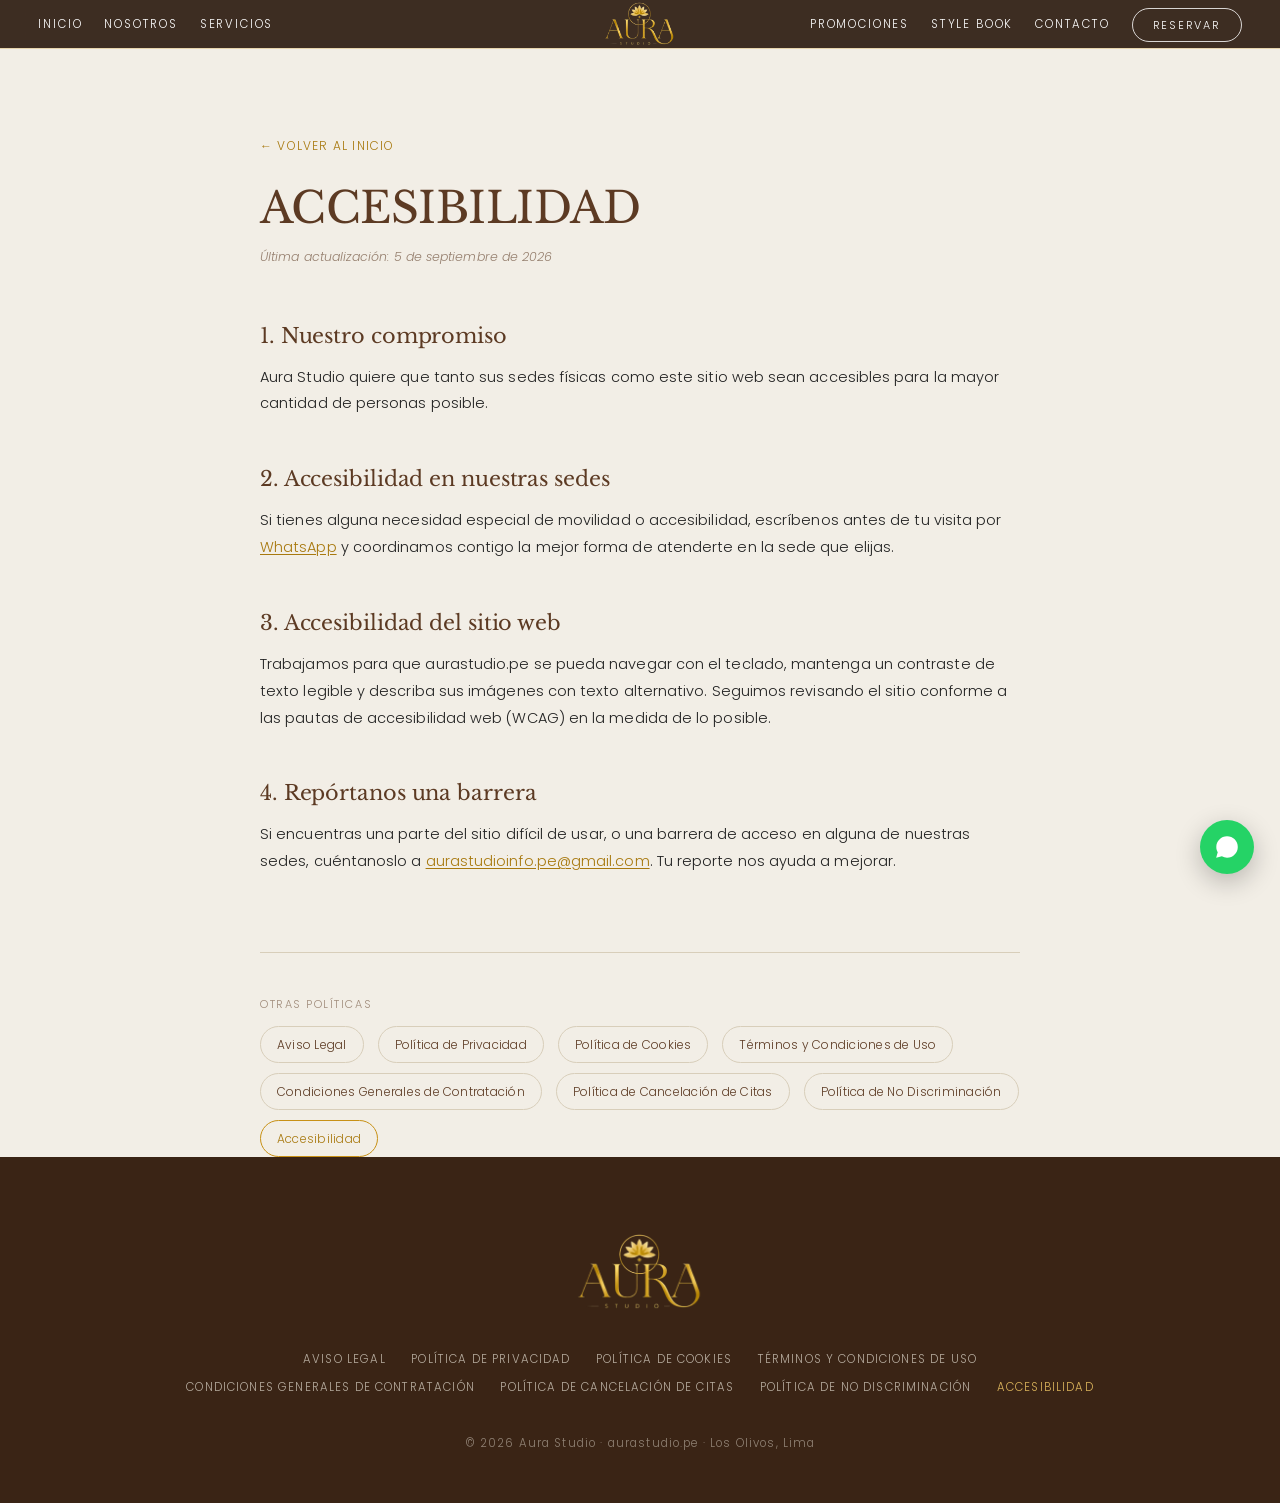
==== accesibilidad.html @ 4b039197 "Crear las páginas legales del footer Los ocho enlaces del footer (Aviso Legal, Privacidad, Cookies, " ====
<!DOCTYPE html>
<html lang="es">
<head>
<meta charset="UTF-8">
<meta name="viewport" content="width=device-width, initial-scale=1">
<title>Accesibilidad | Aura Studio</title>
<meta name="description" content="El compromiso de Aura Studio con la accesibilidad física y digital, y cómo reportarnos una barrera.">
<link rel="preconnect" href="https://fonts.googleapis.com">
<link rel="preconnect" href="https://fonts.gstatic.com" crossorigin>
<link href="https://fonts.googleapis.com/css2?family=Libre+Baskerville:ital,wght@0,400;0,700;1,400&family=Poppins:wght@200;300;400;500&display=swap" rel="stylesheet">
<link rel="stylesheet" href="assets/css/style.css">
<link rel="stylesheet" href="assets/css/legal.css">
</head>
<body>

<header class="site-header scrolled" id="site-header">
  <div class="header-inner">
    <nav class="nav nav-left">
      <a href="index.html#inicio">Inicio</a>
      <a href="index.html#nosotros">Nosotros</a>
      <a href="index.html#servicios">Servicios</a>
    </nav>

    <a class="brand" href="index.html" aria-label="Aura Studio">
      <img src="assets/img/logo.webp" alt="Aura Studio">
    </a>

    <nav class="nav nav-right">
      <a href="index.html#promociones">Promociones</a>
      <a href="index.html#stylebook">Style Book</a>
      <a href="index.html#contacto">Contacto</a>
      <span class="header-cta"><a href="index.html#reservar">Reservar</a></span>
    </nav>

    <button class="burger" id="burger" aria-label="Menú" aria-expanded="false">
      <span></span><span></span><span></span>
    </button>
  </div>

  <div class="mobile-menu" id="mobile-menu">
    <a href="index.html#inicio">Inicio</a>
    <a href="index.html#nosotros">Nosotros</a>
    <a href="index.html#servicios">Servicios</a>
    <a href="index.html#promociones">Promociones</a>
    <a href="index.html#stylebook">Style Book</a>
    <a href="index.html#contacto">Contacto</a>
    <span class="header-cta"><a href="index.html#reservar">Reservar Cita</a></span>
  </div>
</header>

<main class="legal-page">
  <div class="legal-hero">
    <a class="legal-back" href="index.html">&larr; Volver al inicio</a>
    <h1>Accesibilidad</h1>
    <p class="legal-updated">Última actualización: 5 de septiembre de 2026</p>
  </div>

  <div class="legal-content">

    <section>
      <h2>1. Nuestro compromiso</h2>
      <p>Aura Studio quiere que tanto sus sedes físicas como este sitio web
      sean accesibles para la mayor cantidad de personas posible.</p>
    </section>

    <section>
      <h2>2. Accesibilidad en nuestras sedes</h2>
      <p>Si tienes alguna necesidad especial de movilidad o accesibilidad,
      escríbenos antes de tu visita por
      <a href="https://wa.me/51934641018">WhatsApp</a> y coordinamos contigo
      la mejor forma de atenderte en la sede que elijas.</p>
    </section>

    <section>
      <h2>3. Accesibilidad del sitio web</h2>
      <p>Trabajamos para que aurastudio.pe se pueda navegar con el teclado,
      mantenga un contraste de texto legible y describa sus imágenes con
      texto alternativo. Seguimos revisando el sitio conforme a las pautas
      de accesibilidad web (WCAG) en la medida de lo posible.</p>
    </section>

    <section>
      <h2>4. Repórtanos una barrera</h2>
      <p>Si encuentras una parte del sitio difícil de usar, o una barrera de
      acceso en alguna de nuestras sedes, cuéntanoslo a
      <a href="mailto:aurastudioinfo.pe@gmail.com">aurastudioinfo.pe@gmail.com</a>.
      Tu reporte nos ayuda a mejorar.</p>
    </section>

  </div>

  <nav class="legal-crosslinks" aria-label="Otras políticas">
    <span class="legal-crosslinks-label">Otras políticas</span>
    <a href="aviso-legal.html">Aviso Legal</a>
    <a href="privacidad.html">Política de Privacidad</a>
    <a href="cookies.html">Política de Cookies</a>
    <a href="terminos.html">Términos y Condiciones de Uso</a>
    <a href="contratacion.html">Condiciones Generales de Contratación</a>
    <a href="cancelacion.html">Política de Cancelación de Citas</a>
    <a href="no-discriminacion.html">Política de No Discriminación</a>
    <a href="accesibilidad.html" aria-current="page">Accesibilidad</a>
  </nav>
</main>

<footer class="site-footer">
  <img class="footer-logo" src="assets/img/logo.webp" alt="Aura Studio">
  <nav class="footer-legal">
    <a href="aviso-legal.html">Aviso Legal</a>
    <a href="privacidad.html">Política de Privacidad</a>
    <a href="cookies.html">Política de Cookies</a>
    <a href="terminos.html">Términos y Condiciones de Uso</a>
    <a href="contratacion.html">Condiciones Generales de Contratación</a>
    <a href="cancelacion.html">Política de Cancelación de Citas</a>
    <a href="no-discriminacion.html">Política de No Discriminación</a>
    <a href="accesibilidad.html" aria-current="page">Accesibilidad</a>
  </nav>
  <p class="copy">© <span id="year"></span> Aura Studio · aurastudio.pe · Los Olivos, Lima</p>
</footer>

<a class="wa-float" href="https://wa.me/51934641018?text=Hola%2C%20vengo%20de%20la%20web%20y%20quisiera%20saber%20m%C3%A1s" target="_blank" rel="noopener" aria-label="Escríbenos por WhatsApp">
  <svg viewBox="0 0 24 24" width="26" height="26" fill="currentColor"><path d="M17.47 14.38c-.3-.15-1.76-.87-2.03-.97-.27-.1-.47-.15-.67.15-.2.3-.77.97-.94 1.17-.17.2-.35.22-.65.07-.3-.15-1.26-.46-2.4-1.48-.89-.79-1.49-1.76-1.66-2.06-.17-.3-.02-.46.13-.61.14-.13.3-.35.45-.52.15-.17.2-.3.3-.5.1-.2.05-.37-.02-.52-.08-.15-.67-1.61-.92-2.2-.24-.58-.49-.5-.67-.51h-.57c-.2 0-.52.07-.79.37-.27.3-1.04 1.02-1.04 2.48s1.06 2.88 1.21 3.08c.15.2 2.1 3.2 5.08 4.49.71.3 1.26.49 1.69.63.71.22 1.36.19 1.87.12.57-.09 1.76-.72 2.01-1.41.25-.7.25-1.29.17-1.42-.07-.13-.27-.2-.57-.35zM12.04 2C6.58 2 2.13 6.45 2.13 11.91c0 1.75.46 3.45 1.32 4.95L2 22l5.27-1.38a9.87 9.87 0 0 0 4.77 1.22h.01c5.46 0 9.91-4.45 9.91-9.91 0-2.65-1.03-5.14-2.9-7.01A9.82 9.82 0 0 0 12.04 2z"/></svg>
</a>

<script>
  document.getElementById('year').textContent = new Date().getFullYear();
  var header = document.getElementById('site-header');
  var burger = document.getElementById('burger');
  function closeMenu(){ header.classList.remove('open'); burger.setAttribute('aria-expanded','false'); }
  if (burger) {
    burger.addEventListener('click', function () {
      var open = header.classList.toggle('open');
      burger.setAttribute('aria-expanded', open ? 'true' : 'false');
    });
  }
  document.querySelectorAll('.mobile-menu a, .nav a').forEach(function (a) {
    a.addEventListener('click', closeMenu);
  });
</script>
</body>
</html>
---- assets/css/style.css ----
/* ==========================================================================
   AURA STUDIO — aurastudio.pe
   Home replicando la estructura y los efectos de venetianspa.ca
   (GSAP + ScrollTrigger + SplitType + Lenis + Swiper)
   con la identidad, contenidos e imágenes de Aura Studio.
   ========================================================================== */

/* ---------- Tokens ---------- */
:root{
  --gold:#C89116;          /* dorado de marca Aura */
  --gold-deep:#A8790F;
  --gold-soft:#DCB55C;
  --brown:#5C3A23;         /* marrón de marca Aura */
  --brown-deep:#3A2415;
  --cream:#E7E2D5;         /* crema de marca Aura */
  --cream-2:#F2EEE6;
  --taupe:#D8CEBA;
  --ink:#222222;
  --white:#ffffff;

  --serif:'Libre Baskerville', 'Times New Roman', Georgia, serif;
  --sans:'Poppins', -apple-system, BlinkMacSystemFont, 'Segoe UI', Roboto, sans-serif;

  --shell:min(1320px, 92vw);
  --ease:cubic-bezier(.22,.61,.36,1);
}

/* ---------- Reset ---------- */
*,*::before,*::after{box-sizing:border-box;}
html{-webkit-text-size-adjust:100%;}
body{
  margin:0;
  background:var(--cream-2);
  color:var(--ink);
  font-family:var(--sans);
  font-size:15px;
  font-weight:300;
  line-height:1.75;
  letter-spacing:.005em;
  overflow-x:hidden;
}
img,video,iframe{display:block;max-width:100%;}
a{color:inherit;text-decoration:none;}
h1,h2,h3,h4{margin:0;font-weight:400;}
p{margin:0;}
button{font:inherit;color:inherit;background:none;border:0;cursor:pointer;}

/* Lenis */
html.lenis,html.lenis body{height:auto;}
.lenis.lenis-smooth{scroll-behavior:auto !important;}
.lenis.lenis-stopped{overflow:hidden;}

/* SplitType: los chars/words necesitan inline-block para animar en Y */
.char,.word{display:inline-block;will-change:transform,opacity;}
.line{display:block;}

/* ---------- Tipografía display ---------- */
.display{font-family:var(--serif);font-weight:400;text-transform:uppercase;}

/* ---------- Botones ---------- */
.btn{
  display:inline-block;
  font-family:var(--serif);
  font-size:clamp(12px,1vw,15px);
  letter-spacing:.1em;
  text-transform:uppercase;
  line-height:1.3;
  padding:14px 34px;
  border-radius:30px;
  border:1px solid currentColor;
  transition:background .45s var(--ease), color .45s var(--ease), border-color .45s var(--ease);
}
.btn-ghost{color:var(--white);border-color:rgba(255,255,255,.85);}
.btn-ghost:hover{background:var(--white);color:var(--brown-deep);}
.btn-solid{color:var(--brown);border-color:var(--gold);}
.btn-solid:hover{background:var(--gold);border-color:var(--gold);color:var(--white);}

/* ==========================================================================
   HEADER
   ========================================================================== */
.site-header{
  position:fixed;top:0;left:0;right:0;z-index:60;
  padding:16px clamp(18px,3vw,48px);
  transition:background .5s var(--ease), padding .5s var(--ease), box-shadow .5s var(--ease);
}
.site-header.scrolled{
  background:rgba(46,29,18,.92);
  backdrop-filter:blur(12px);
  -webkit-backdrop-filter:blur(12px);
  padding-top:8px;padding-bottom:8px;
  box-shadow:0 1px 0 rgba(200,145,22,.28);
}
.header-inner{
  position:relative;
  display:flex;align-items:center;justify-content:space-between;gap:clamp(12px,2vw,40px);
}
.nav{display:flex;align-items:center;gap:clamp(12px,1.7vw,30px);}
.nav a{
  font-size:11.5px;letter-spacing:.16em;text-transform:uppercase;color:var(--white);
  font-weight:300;position:relative;padding:6px 0;white-space:nowrap;
}
.nav a::after{
  content:'';position:absolute;left:0;bottom:0;height:1px;width:0;background:var(--gold-soft);
  transition:width .4s var(--ease);
}
.nav a:hover::after{width:100%;}
/* Centrado real en el eje del header, independiente de que nav-left y
   nav-right tengan distinto ancho (space-between por sí solo no lo logra). */
.brand{
  position:absolute;left:50%;top:50%;transform:translate(-50%,-50%);
  flex:none;
}
.brand img{height:clamp(44px,4.6vw,66px);width:auto;}
.site-header.scrolled .brand img{height:clamp(36px,3.4vw,48px);transition:height .5s var(--ease);}

.header-cta a{
  border:1px solid rgba(255,255,255,.8);border-radius:30px;
  padding:8px 20px;font-size:11px;letter-spacing:.16em;text-transform:uppercase;color:var(--white);
  transition:background .4s var(--ease), color .4s var(--ease);
}
.header-cta a:hover{background:var(--white);color:var(--brown-deep);}
.header-cta a::after{display:none;}

.burger{display:none;flex-direction:column;gap:5px;padding:8px;}
.burger span{display:block;width:24px;height:1.5px;background:var(--white);transition:transform .4s var(--ease),opacity .3s;}
.burger[aria-expanded="true"] span:nth-child(1){transform:translateY(6.5px) rotate(45deg);}
.burger[aria-expanded="true"] span:nth-child(2){opacity:0;}
.burger[aria-expanded="true"] span:nth-child(3){transform:translateY(-6.5px) rotate(-45deg);}

.mobile-menu{
  display:none;flex-direction:column;gap:6px;
  padding:22px 6px 10px;
}
.mobile-menu a{
  font-size:13px;letter-spacing:.16em;text-transform:uppercase;color:var(--white);padding:9px 0;
  border-bottom:1px solid rgba(255,255,255,.12);
}
.mobile-menu .header-cta{margin-top:14px;}
.mobile-menu .header-cta a{border-bottom:1px solid rgba(255,255,255,.8);display:inline-block;}

/* ==========================================================================
   1. HERO — persiana veneciana (blinds) al hacer scroll
   ========================================================================== */
.home-hero-container{
  position:relative;overflow:hidden;
  background:var(--gold);
  min-height:100svh;
  padding:clamp(170px,32vh,500px) 0 clamp(200px,42vh,700px);
  display:flex;flex-direction:column;align-items:center;justify-content:center;
}
.hero-media{position:absolute;inset:0;width:100%;height:100%;object-fit:cover;z-index:0;}
.hero-scrim{
  position:absolute;inset:0;z-index:1;
  background:linear-gradient(180deg,rgba(28,17,9,.55) 0%,rgba(28,17,9,.2) 42%,rgba(28,17,9,.6) 100%);
}
.home-hero-cover{
  position:absolute;inset:0;z-index:2;pointer-events:none;
  /* sin perspective: rotateY(-90deg) deja las laminas completamente planas
     (invisibles) igual que en la referencia */
}
.blind-strip-v{backface-visibility:hidden;}
.hero-inner{
  position:relative;z-index:3;width:var(--shell);margin-inline:auto;text-align:center;
}
.hero-heading h1{
  font-family:var(--serif);color:var(--white);text-transform:uppercase;
  font-size:clamp(2.05rem,5.4vw,4.5rem);
  line-height:1.1;letter-spacing:-.012em;
  text-shadow:0 2px 30px rgba(0,0,0,.35);
}
.hero-heading .t-desk{display:block;}
.hero-heading .t-mob{display:none;}
.hero-button{margin-top:clamp(28px,3.4vw,46px);}

/* ==========================================================================
   2. NOSOTROS — sección con radio superior animado + imagen en arco
   ========================================================================== */
.radius-section{
  position:relative;overflow:hidden;
  margin-top:-1px;
  background:url('../img/hero-bg.webp') center/cover no-repeat;
  padding:clamp(80px,11vw,160px) 0 clamp(80px,11vw,150px);
  border-top-left-radius:0;border-top-right-radius:0;
}
.radius-section::before{
  content:'';position:absolute;inset:0;
  background:linear-gradient(180deg,rgba(255,255,255,.62),rgba(255,255,255,.8));
}
.radius-inner{position:relative;z-index:2;width:var(--shell);margin-inline:auto;text-align:center;}

.radius-sub-heading h3{
  font-family:var(--serif);color:var(--gold-deep);
  font-size:clamp(.92rem,1.6vw,1.35rem);letter-spacing:.02em;line-height:1.4;
}
.radius-heading{margin-top:clamp(12px,1.6vw,22px);}
.radius-heading h2{
  font-family:var(--serif);color:var(--brown);text-transform:uppercase;
  font-size:clamp(1.75rem,4.2vw,3.4rem);line-height:1.12;letter-spacing:-.01em;
}

.radius-img-container{
  display:flex;align-items:center;justify-content:center;
  gap:clamp(18px,4vw,58px);
  margin:clamp(38px,5.5vw,70px) auto clamp(30px,4vw,50px);
}
.general-reveal-img{
  width:min(365px,68vw);height:min(500px,93vw);
  border-radius:450px 450px 0 0;overflow:hidden;flex:0 0 auto;
}
.general-reveal-img img{width:100%;height:100%;object-fit:cover;}
.deco-line{
  flex:1 1 auto;max-width:200px;height:1px;background:var(--gold);opacity:.55;position:relative;
}
.deco-line::after{
  content:'';position:absolute;top:50%;left:50%;width:7px;height:7px;
  transform:translate(-50%,-50%) rotate(45deg);background:var(--gold);
}

.radius-p{margin-inline:auto;max-width:640px;}
.radius-p p{color:var(--brown);font-size:clamp(14px,1.1vw,15.5px);line-height:1.8;}
.radius-button{margin-top:clamp(26px,3.2vw,42px);}

/* ==========================================================================
   3. SERVICIOS — carrusel
   ========================================================================== */
.services-section{
  background:var(--cream);
  padding:clamp(78px,9.5vw,140px) 0 clamp(80px,10vw,150px);
  text-align:center;
}
.section-head{width:var(--shell);margin:0 auto clamp(38px,5vw,64px);}
.home-carousel-h2 h2{
  font-family:var(--serif);color:var(--brown);text-transform:uppercase;
  font-size:clamp(1.65rem,3.9vw,3.15rem);line-height:1.14;letter-spacing:-.012em;
}
.home-carousel-h3{margin-top:14px;}
.home-carousel-h3 h3{
  font-family:var(--serif);color:var(--gold-deep);font-style:italic;
  font-size:clamp(.9rem,1.5vw,1.25rem);line-height:1.5;font-weight:400;
}

.home-carousel{width:var(--shell);margin-inline:auto;position:relative;}
.home-carousel .swiper{overflow:hidden;}
.carousel-container{
  position:relative;overflow:hidden;
  height:min(545px,68vh);min-height:400px;
  padding:30px;
  display:flex;align-items:flex-end;
  background-size:cover;background-position:center;
}
.carousel-container::after{
  content:'';position:absolute;inset:0;
  background:linear-gradient(180deg,rgba(35,22,11,0) 30%,rgba(35,22,11,.32) 55%,rgba(35,22,11,.78) 100%);
}
.carousel-heading{position:relative;z-index:2;text-align:left;}
.carousel-heading h2{
  font-family:var(--serif);color:var(--white);text-transform:uppercase;
  font-size:clamp(1.35rem,2.4vw,2.3rem);line-height:1.08;letter-spacing:-.015em;
}
.carousel-nav{display:flex;justify-content:center;gap:14px;margin-top:clamp(24px,3vw,38px);}
.carousel-nav button{
  width:44px;height:44px;border-radius:50%;border:1px solid var(--gold);color:var(--brown);
  display:grid;place-items:center;font-size:15px;
  transition:background .4s var(--ease),color .4s var(--ease);
}
.carousel-nav button:hover{background:var(--gold);color:var(--white);}
.services-section .general-button{margin-top:clamp(30px,3.6vw,48px);}

/* ==========================================================================
   4. PROMOCIONES Y VALES DE REGALO
   ========================================================================== */
.promos-section{
  background:var(--cream-2);
  padding:clamp(78px,9.5vw,140px) 0 clamp(80px,10vw,145px);
  text-align:center;
}
.promos-h2 h2{
  font-family:var(--serif);color:var(--brown);text-transform:uppercase;
  font-size:clamp(1.7rem,4vw,3.2rem);line-height:1.13;letter-spacing:-.012em;
}
.promos-intro{margin-top:18px;}
.promos-intro p{
  width:min(52ch,88vw);margin-inline:auto;
  color:var(--brown);font-size:clamp(14px,1.1vw,15.5px);line-height:1.8;
}

.promos-grid{
  width:var(--shell);margin:clamp(38px,5vw,60px) auto 0;
  display:grid;grid-template-columns:repeat(3,1fr);gap:clamp(16px,2vw,28px);
  text-align:left;
}

.promo-card{
  display:flex;flex-direction:column;
  background:var(--white);
  border:1px solid var(--taupe);
  overflow:hidden;
  transition:border-color .5s var(--ease),transform .5s var(--ease);
}
.promo-card:hover{border-color:var(--gold);transform:translateY(-4px);}

.promo-media{aspect-ratio:4/3;overflow:hidden;background:var(--taupe);}
.promo-media img{
  width:100%;height:100%;object-fit:cover;
  transition:transform 1s var(--ease);
}
.promo-card:hover .promo-media img{transform:scale(1.06);}

.promo-body{
  display:flex;flex-direction:column;align-items:flex-start;gap:12px;
  padding:clamp(22px,2.4vw,30px);
  flex:1;
}
/* La condición de la promo va primero: es lo que decide si te aplica. */
.promo-tag{
  font-size:10.5px;letter-spacing:.16em;text-transform:uppercase;
  color:var(--gold-deep);font-weight:400;line-height:1.5;
}
.promo-body h3{
  font-family:var(--serif);color:var(--brown);text-transform:uppercase;
  font-size:clamp(1.05rem,1.5vw,1.3rem);line-height:1.2;letter-spacing:-.005em;
}
.promo-body p{
  color:var(--ink);font-size:14px;line-height:1.75;font-weight:300;
  flex:1;
}
.promo-body .btn{margin-top:6px;}

/* ---- Vales de regalo: banda aparte, no es una promo con vigencia ---- */
.vales-band{
  width:var(--shell);margin:clamp(16px,2vw,28px) auto 0;
  display:grid;grid-template-columns:minmax(0,5fr) minmax(0,7fr);
  background:var(--white);border:1px solid var(--taupe);
  overflow:hidden;text-align:left;
}
.vales-media{overflow:hidden;background:var(--taupe);min-height:100%;}
.vales-media img{width:100%;height:100%;object-fit:cover;display:block;}

.vales-copy{
  display:flex;flex-direction:column;align-items:flex-start;gap:14px;
  padding:clamp(26px,3.4vw,48px);
}
.vales-copy h3{
  font-family:var(--serif);color:var(--brown);text-transform:uppercase;
  font-size:clamp(1.15rem,1.9vw,1.6rem);line-height:1.2;
}
.vales-copy p{color:var(--ink);font-size:14.5px;line-height:1.75;font-weight:300;}

.vales-montos{
  display:flex;flex-wrap:wrap;gap:10px;list-style:none;margin:2px 0 0;padding:0;
}
.vales-montos li{
  font-family:var(--serif);color:var(--brown);
  font-size:clamp(15px,1.5vw,19px);letter-spacing:.02em;
  border:1px solid var(--gold);border-radius:30px;
  padding:7px 20px;
}

.vales-cta{display:flex;flex-wrap:wrap;align-items:center;gap:14px 22px;margin-top:6px;}
.vales-mail{
  font-size:13px;color:var(--brown);border-bottom:1px solid var(--taupe);
  padding-bottom:2px;transition:border-color .4s var(--ease);
}
.vales-mail:hover{border-color:var(--gold);}

/* ==========================================================================
   5. CADA DETALLE — sección fijada (pin) con imágenes flotando
   ========================================================================== */
.home-scroll-container{
  position:relative;overflow:hidden;
  height:100svh;
  background:var(--cream);
  display:flex;align-items:center;justify-content:center;
}
.large-bg-icon{
  position:absolute;top:50%;left:50%;
  width:min(820px,105vw);height:auto;
  transform:translate(-50%,-50%);
  opacity:.32;z-index:1;pointer-events:none;
}
.scroll-copy{position:relative;z-index:3;text-align:center;max-width:min(700px,88vw);padding:0 20px;}
.home-scroll-h2 h2{
  font-family:var(--serif);color:var(--brown);text-transform:uppercase;
  font-size:clamp(1.8rem,4.3vw,3.4rem);line-height:1.12;letter-spacing:-.012em;
}
.home-scroll-p{margin-top:18px;}
.home-scroll-p p{color:var(--brown);font-size:clamp(14px,1.1vw,15.5px);line-height:1.8;}

.move-up-img{
  position:absolute;top:0;left:var(--x);
  width:min(275px,40vw);height:min(370px,54vw);
  z-index:1;pointer-events:none;overflow:hidden;
  will-change:transform;
}
.move-up-img img{width:100%;height:100%;object-fit:cover;will-change:transform;}

/* ==========================================================================
   5. CTA EXPERIENCIA
   ========================================================================== */
.escape-section{
  background:var(--cream);
  padding:clamp(78px,9.5vw,140px) 0 clamp(80px,10vw,145px);
  text-align:center;
}
.escape-inner{width:min(760px,90vw);margin-inline:auto;}
.deco-diamond{
  display:block;width:9px;height:9px;margin:0 auto clamp(22px,3vw,34px);
  background:var(--gold);transform:rotate(45deg);
}
.home-text-h2 h2{
  font-family:var(--serif);color:var(--brown);text-transform:uppercase;
  font-size:clamp(1.7rem,4vw,3.2rem);line-height:1.13;letter-spacing:-.012em;
}
.home-text-p{margin-top:20px;}
.home-text-p p{color:var(--brown);font-size:clamp(14px,1.1vw,15.5px);line-height:1.8;}
.home-text-button{margin-top:clamp(26px,3.2vw,42px);}

/* ==========================================================================
   6. STYLE BOOK / REDES
   ========================================================================== */
.gallery-section{
  background:var(--cream-2);
  padding:clamp(78px,9.5vw,140px) 0 clamp(70px,9vw,130px);
  text-align:center;
}
.gallery-h2 h2{
  font-family:var(--serif);color:var(--brown);text-transform:uppercase;
  font-size:clamp(1.7rem,4vw,3.2rem);line-height:1.13;letter-spacing:-.012em;
}
.gallery-grid{
  width:var(--shell);margin:clamp(38px,5vw,60px) auto 0;
  display:grid;grid-template-columns:repeat(4,1fr);gap:clamp(8px,1vw,16px);
}
.gallery-item{position:relative;overflow:hidden;aspect-ratio:1/1;background:var(--taupe);}
.gallery-item img{width:100%;height:100%;object-fit:cover;transition:transform 1s var(--ease),filter .6s var(--ease);}
.gallery-item::after{
  content:'';position:absolute;inset:0;background:rgba(46,29,18,0);transition:background .5s var(--ease);
}
.gallery-item:hover img{transform:scale(1.08);}
.gallery-item:hover::after{background:rgba(46,29,18,.22);}

.gallery-container{margin-top:clamp(38px,5vw,58px);}
.gallery-sm h2{
  font-family:var(--serif);color:var(--gold-deep);text-transform:uppercase;
  font-size:clamp(1.1rem,2.1vw,1.8rem);letter-spacing:.04em;
}
.gallery-button{margin-top:22px;}

/* ==========================================================================
   7. TESTIMONIOS — sección fijada con tarjetas en arco
   ========================================================================== */
.testimonial-container{
  position:relative;overflow:hidden;
  height:100svh;background:var(--cream);
  display:flex;align-items:center;justify-content:center;
}
.testimonial-bg-icon{
  position:absolute;top:50%;left:50%;width:min(820px,105vw);height:auto;
  transform:translate(-50%,-50%);opacity:.32;z-index:1;pointer-events:none;
}
.testimonial-h2{position:relative;z-index:3;text-align:center;padding:0 20px;}
.testimonial-h2 h2{
  font-family:var(--serif);color:var(--brown);text-transform:uppercase;
  font-size:clamp(1.8rem,4.3vw,3.4rem);line-height:1.12;letter-spacing:-.012em;
}
.testimonial-wrapper{
  position:absolute;top:0;left:var(--x);
  width:min(275px,40vw);z-index:1;pointer-events:none;will-change:transform;
}
.testimonial-card{
  background:var(--taupe);
  border-radius:500px 500px 0 0;
  min-height:min(338px,50vw);
  padding:clamp(46px,6vw,74px) clamp(20px,2.6vw,38px) clamp(24px,3vw,34px);
  display:flex;flex-direction:column;align-items:center;justify-content:center;gap:10px;
  text-align:center;
}
.testimonial-card .stars{color:var(--gold-deep);font-size:13px;letter-spacing:.16em;}
.testimonial-card h3{
  font-family:var(--serif);color:var(--brown-deep);
  font-size:clamp(.85rem,1.3vw,1.05rem);text-transform:uppercase;letter-spacing:.03em;
}
.testimonial-card p{color:var(--brown-deep);font-size:12.5px;line-height:1.65;}

/* ==========================================================================
   8. CONTACTO
   ========================================================================== */
.contact-section{
  background:var(--cream-2);
  padding:clamp(78px,9.5vw,140px) 0 clamp(70px,9vw,120px);
  text-align:center;
}
.contact-grid{
  width:var(--shell);margin:clamp(40px,5vw,64px) auto 0;
  display:grid;grid-template-columns:repeat(3,1fr);gap:clamp(24px,3.4vw,54px);
  text-align:left;
}
.contact-col h4{
  font-family:var(--serif);color:var(--gold-deep);text-transform:uppercase;
  font-size:12px;letter-spacing:.16em;margin-bottom:8px;
}
.contact-col h4:not(:first-child){margin-top:26px;}
.contact-col p{color:var(--brown);font-size:14.5px;line-height:1.8;}
.contact-col a:hover{color:var(--gold-deep);}
.contact-col .muted{color:rgba(92,58,35,.68);font-size:13px;}
.socials a{margin-right:16px;}

.contact-map{
  width:var(--shell);margin:clamp(40px,5vw,60px) auto 0;
  height:clamp(260px,34vw,420px);overflow:hidden;
  border-radius:300px 300px 0 0;
  border:1px solid rgba(200,145,22,.35);
}
.contact-map iframe{width:100%;height:100%;border:0;filter:grayscale(.35) contrast(1.04);}
.contact-section .general-button{margin-top:clamp(34px,4vw,52px);}

/* ==========================================================================
   FOOTER
   ========================================================================== */
.site-footer{
  background:var(--brown-deep);color:var(--cream);
  padding:clamp(50px,6vw,80px) clamp(20px,4vw,48px) clamp(34px,4vw,50px);
  text-align:center;
}
.footer-logo{height:clamp(56px,6vw,84px);width:auto;margin:0 auto clamp(26px,3vw,38px);}
.footer-legal{
  display:flex;flex-wrap:wrap;justify-content:center;gap:8px clamp(14px,2vw,26px);
  max-width:min(980px,92vw);margin-inline:auto;
}
.footer-legal a{
  font-size:11.5px;letter-spacing:.1em;text-transform:uppercase;color:rgba(231,226,213,.72);
  transition:color .35s var(--ease);
}
.footer-legal a:hover{color:var(--gold-soft);}
.copy{margin-top:clamp(24px,3vw,36px);font-size:11.5px;letter-spacing:.1em;color:rgba(231,226,213,.5);}

/* WhatsApp flotante */
.wa-float{
  position:fixed;right:clamp(14px,2vw,26px);bottom:clamp(14px,2vw,26px);z-index:70;
  width:54px;height:54px;border-radius:50%;
  background:#25D366;color:#fff;display:grid;place-items:center;
  box-shadow:0 8px 26px rgba(0,0,0,.24);
  transition:transform .35s var(--ease);
}
.wa-float:hover{transform:scale(1.07);}

/* ==========================================================================
   RESPONSIVE
   ========================================================================== */
@media (max-width:1024px){
  .gallery-grid{grid-template-columns:repeat(3,1fr);}
  .contact-grid{grid-template-columns:repeat(2,1fr);}
  .large-bg-icon,.testimonial-bg-icon{width:min(620px,120vw);}
}

@media (max-width:900px){
  .nav-left,.nav-right{display:none;}
  .burger{display:flex;}
  .header-inner{justify-content:flex-end;min-height:52px;}
  .site-header.open{background:rgba(46,29,18,.97);backdrop-filter:blur(12px);}
  .site-header.open .mobile-menu{display:flex;}
  .hero-heading .t-desk{display:none;}
  .hero-heading .t-mob{display:block;}
  .radius-img-container .deco-line{display:none;}
  .promos-grid{grid-template-columns:repeat(2,1fr);}
  .vales-band{grid-template-columns:1fr;}
  .vales-media{aspect-ratio:16/9;min-height:0;}
}

@media (max-width:767px){
  body{font-size:14.5px;}
  .gallery-grid{grid-template-columns:repeat(2,1fr);}
  .promos-grid{grid-template-columns:1fr;}
  .contact-grid{grid-template-columns:1fr;}
  .carousel-container{height:min(460px,64vh);padding:22px;}
  .move-up-img{width:46vw;height:62vw;}
  .testimonial-wrapper{width:52vw;}
  .testimonial-card{min-height:62vw;}
  .contact-map{border-radius:180px 180px 0 0;}
  .general-reveal-img{width:74vw;height:100vw;}
}

/* ---------- Accesibilidad: sin movimiento ----------
   Sin JS de animación las secciones "pin" no se recorren, así que aquí se
   reordenan en un flujo estático legible. */
@media (prefers-reduced-motion:reduce){
  *,*::before,*::after{animation-duration:.01ms !important;transition-duration:.01ms !important;}
  .home-hero-cover{display:none;}

  .home-scroll-container,
  .testimonial-container{
    height:auto;display:block;
    padding:clamp(70px,9vw,130px) clamp(20px,4vw,48px);
  }
  .large-bg-icon,.testimonial-bg-icon{
    position:static;transform:none;width:min(260px,60vw);margin:0 auto clamp(26px,3vw,40px);opacity:.5;
  }
  .scroll-copy{margin-inline:auto;}
  .move-up-img,
  .testimonial-wrapper{position:static;left:auto;width:auto;transform:none;}

  .home-scroll-container::after,
  .testimonial-container::after{content:'';display:block;clear:both;}

  .move-up-img{display:inline-block;width:min(275px,44vw);height:min(370px,58vw);margin:clamp(20px,2.4vw,28px) 8px 0;vertical-align:top;}
  .home-scroll-container{text-align:center;}
  .testimonial-container{text-align:center;}
  .testimonial-wrapper{display:inline-block;width:min(275px,44vw);margin:clamp(20px,2.4vw,28px) 8px 0;vertical-align:top;}
}

/* ==========================================================================
   MODAL DE RESERVA
   Misma estructura e interacción que la referencia, con la piel de Aura:
   arcos, dorado de marca, Libre Baskerville para títulos y Poppins para texto.
   ========================================================================== */
.modal{
  position:fixed;inset:0;z-index:950;
  display:flex;align-items:flex-end;justify-content:center;
  background:rgba(28,17,9,.6);
  opacity:0;visibility:hidden;
  transition:opacity .4s var(--ease), visibility .4s;
  backdrop-filter:blur(3px);-webkit-backdrop-filter:blur(3px);
}
.modal.open{opacity:1;visibility:visible;}
body.is-locked{overflow:hidden;}

.modal .sheet{
  background:var(--cream-2);
  width:min(980px,100%);max-height:92svh;
  display:flex;flex-direction:column;
  border-radius:28px 28px 0 0;
  transform:translateY(32px);
  transition:transform .5s var(--ease);
  overflow:hidden;
}
.modal.open .sheet{transform:translateY(0);}
@media (min-width:900px){
  .modal{align-items:center;padding:24px;}
  .modal .sheet{border-radius:24px;}
}

.modal .sheet-head{
  display:flex;align-items:center;gap:18px;flex:none;
  padding:20px clamp(20px,3vw,38px);
  border-bottom:1px solid rgba(200,145,22,.28);
  background:var(--cream);
}
.modal .sheet-body{
  padding:clamp(22px,3vw,34px) clamp(20px,3vw,38px);
  overflow-y:auto;flex:1;
}
.modal .sheet-foot{
  display:flex;align-items:center;justify-content:space-between;gap:16px;flex:none;
  padding:14px clamp(20px,3vw,38px);
  border-top:1px solid rgba(200,145,22,.28);
  background:var(--cream);
}
.modal .close{
  font-size:26px;line-height:1;padding:2px 8px;color:var(--brown);
  transition:transform .3s var(--ease),color .3s var(--ease);
}
.modal .close:hover{transform:rotate(90deg);color:var(--gold-deep);}

/* barra de pasos */
.steps{display:flex;gap:6px;flex:1;max-width:360px;}
.steps i{flex:1;height:3px;display:block;background:rgba(92,58,35,.18);border-radius:2px;
  transition:background .45s var(--ease);}
.steps i.on{background:var(--gold);}

/* títulos dentro del modal */
.bk-h{
  font-family:var(--serif);color:var(--brown);text-transform:uppercase;
  font-size:clamp(1.35rem,2.8vw,2.1rem);line-height:1.14;letter-spacing:-.012em;
  margin-bottom:6px;
}
.bk-sub{color:rgba(92,58,35,.72);font-size:14px;line-height:1.65;}

/* chips de categoría */
.chips{display:flex;flex-wrap:wrap;gap:8px;margin:22px 0 4px;}
.chip{
  display:inline-flex;align-items:center;gap:7px;
  border:1px solid rgba(200,145,22,.5);background:transparent;color:var(--brown);
  border-radius:30px;padding:8px 16px;font-size:12.5px;letter-spacing:.04em;
  cursor:pointer;transition:background .3s var(--ease),color .3s var(--ease),border-color .3s var(--ease);
  white-space:nowrap;
}
.chip:hover{border-color:var(--gold);background:rgba(200,145,22,.1);}
.chip.on{background:var(--gold);border-color:var(--gold);color:#fff;}
.chip[disabled]{opacity:.35;pointer-events:none;}
.chip-icon{width:15px;height:15px;flex:none;color:var(--gold-deep);transition:color .3s var(--ease);}
.chip.on .chip-icon{color:#fff;}

/* tarjetas de servicio */
.grp-t{
  font-family:var(--serif);color:var(--gold-deep);text-transform:uppercase;
  font-size:12px;letter-spacing:.16em;margin:26px 0 10px;
}
.svc-list{display:grid;grid-template-columns:1fr 1fr;gap:10px;}
@media (max-width:760px){ .svc-list{grid-template-columns:1fr;} }
.svc{
  border:1px solid rgba(200,145,22,.34);background:#fff;border-radius:16px;
  padding:14px 16px;display:flex;justify-content:space-between;gap:14px;align-items:flex-start;
  cursor:pointer;text-align:left;
  transition:border-color .25s var(--ease),background .25s var(--ease),box-shadow .25s var(--ease);
}
.svc:hover{border-color:var(--gold);box-shadow:0 4px 18px rgba(92,58,35,.08);}
.svc.on{border-color:var(--gold);background:var(--gold);color:#fff;}
.svc .svc-n{font-weight:500;font-size:14.5px;display:block;}
.svc .svc-d{font-size:12.5px;color:rgba(92,58,35,.62);margin-top:3px;display:block;line-height:1.5;}
.svc.on .svc-d{color:rgba(255,255,255,.82);}
.svc .svc-p{font-family:var(--serif);font-size:15px;white-space:nowrap;}

/* tira de días */
.days-row{display:flex;align-items:center;gap:10px;margin:22px 0 4px;}
.days{display:flex;gap:8px;overflow-x:auto;padding-bottom:6px;flex:1;scrollbar-width:thin;}
.day{
  flex:none;width:76px;border:1px solid rgba(200,145,22,.34);background:#fff;
  border-radius:38px 38px 14px 14px;padding:12px 6px;text-align:center;cursor:pointer;
  transition:border-color .25s var(--ease),background .25s var(--ease);
}
.day:hover{border-color:var(--gold);}
.day.on{background:var(--gold);border-color:var(--gold);color:#fff;}
.day.off{opacity:.32;pointer-events:none;}
.day .dw{font-size:11.5px;text-transform:lowercase;display:block;color:rgba(92,58,35,.62);}
.day.on .dw,.day.on .dm{color:rgba(255,255,255,.85);}
.day .dd{font-family:var(--serif);font-size:21px;line-height:1.2;display:block;}
.day .dm{font-size:11px;display:block;color:rgba(92,58,35,.62);}

/* horas */
.times{display:grid;grid-template-columns:repeat(auto-fill,minmax(86px,1fr));gap:8px;margin-top:18px;}
.time{
  border:1px solid rgba(200,145,22,.34);background:#fff;border-radius:30px;
  padding:11px 4px;text-align:center;font-size:13.5px;cursor:pointer;color:var(--brown);
  transition:border-color .25s var(--ease),background .25s var(--ease),color .25s var(--ease);
}
.time:hover{border-color:var(--gold);}
.time.on{background:var(--gold);border-color:var(--gold);color:#fff;}

/* campos */
.field{display:flex;flex-direction:column;gap:6px;margin-bottom:14px;}
.field label{font-size:12.5px;letter-spacing:.04em;color:rgba(92,58,35,.78);}
.field input,.field textarea{
  border:1px solid rgba(200,145,22,.34);background:#fff;border-radius:14px;
  padding:13px 15px;font-family:var(--sans);font-size:14.5px;color:var(--ink);
  transition:border-color .25s var(--ease),box-shadow .25s var(--ease);
}
.field input:focus,.field textarea:focus{
  outline:none;border-color:var(--gold);box-shadow:0 0 0 3px rgba(200,145,22,.16);
}
.field textarea{resize:vertical;}

/* sí / no */
.pick{display:flex;gap:10px;flex-wrap:wrap;}
.pick button{
  border:1px solid rgba(200,145,22,.4);background:#fff;color:var(--brown);
  border-radius:30px;padding:12px 24px;font-size:13.5px;cursor:pointer;
  transition:border-color .25s var(--ease),background .25s var(--ease),color .25s var(--ease);
}
.pick button:hover{border-color:var(--gold);}
.pick button.on{background:var(--gold);border-color:var(--gold);color:#fff;}

/* resumen */
.resume{
  border:1px solid rgba(200,145,22,.4);border-radius:18px;background:#fff;
  padding:18px 20px;display:flex;flex-direction:column;gap:9px;
}
.resume .r{display:flex;justify-content:space-between;gap:16px;font-size:14px;}
.resume .r span:first-child{color:rgba(92,58,35,.7);}
.resume .r.tot{
  border-top:1px solid rgba(200,145,22,.3);padding-top:10px;margin-top:2px;
  font-family:var(--serif);font-size:15.5px;color:var(--brown);
}

/* avisos y confirmación */
.alert{
  border:1px solid rgba(176,58,46,.4);background:#fbeceb;color:#8c2018;
  border-radius:14px;padding:12px 15px;font-size:13.5px;margin-bottom:16px;
}
.alert a{text-decoration:underline;}
.loading{color:rgba(92,58,35,.6);padding:26px 0;text-align:center;font-size:14px;}
.ok-box{text-align:center;display:flex;flex-direction:column;align-items:center;gap:14px;padding:26px 0;}
.ok-box .tick{
  width:66px;height:66px;border:1px solid var(--gold);border-radius:50%;
  display:grid;place-items:center;font-size:28px;color:var(--gold-deep);
}
.bk-actions{display:flex;gap:10px;flex-wrap:wrap;justify-content:center;margin-top:6px;}

#bkSummary{font-size:12.5px;color:rgba(92,58,35,.72);text-align:center;}
#bkBack,#bkNext{padding:11px 26px;font-size:12.5px;}
#bkNext[disabled]{opacity:.4;pointer-events:none;}
.btn-quiet{color:var(--brown);border-color:rgba(92,58,35,.35);}
.btn-quiet:hover{background:var(--brown);border-color:var(--brown);color:#fff;}

@media (max-width:600px){
  .modal .sheet{max-height:94svh;}
  .days .day{width:66px;}
  #bkSummary{display:none;}
}
---- assets/css/legal.css ----
/* ==========================================================================
   AURA STUDIO — páginas legales (Aviso, Privacidad, Cookies, Términos,
   Contratación, Cancelación, No discriminación, Accesibilidad).

   Mismos tokens de marca que style.css (se importa antes que este archivo).
   Sin Lenis/GSAP/Swiper: son páginas de texto, con scroll nativo suave.
   ========================================================================== */

html{scroll-behavior:smooth;}

/* El header no tiene video detrás en estas páginas: se deja siempre
   "scrolled" (fondo sólido) en vez de transparente. */
.legal-page{padding-top:clamp(96px,13vw,132px);}

.legal-hero{
  width:min(760px,90vw);margin:0 auto clamp(34px,4.4vw,54px);
  text-align:left;
}
.legal-back{
  display:inline-flex;align-items:center;gap:8px;
  font-size:12px;letter-spacing:.1em;text-transform:uppercase;color:var(--gold-deep);
  margin-bottom:clamp(18px,2.6vw,28px);
}
.legal-back:hover{color:var(--gold);}
.legal-hero h1{
  font-family:var(--serif);color:var(--brown);text-transform:uppercase;
  font-size:clamp(1.7rem,4vw,2.7rem);line-height:1.15;letter-spacing:-.012em;
}
.legal-updated{
  margin-top:12px;font-size:12.5px;color:rgba(92,58,35,.62);
  font-style:italic;
}

.legal-content{
  width:min(760px,90vw);margin:0 auto;
  padding-bottom:clamp(50px,6vw,80px);
  border-bottom:1px solid var(--taupe);
}
.legal-content h2{
  font-family:var(--serif);color:var(--brown);
  font-size:clamp(1.05rem,1.7vw,1.3rem);line-height:1.35;letter-spacing:-.005em;
  margin:clamp(36px,4vw,48px) 0 14px;
}
.legal-content > section:first-child h2{margin-top:0;}
.legal-content h3{
  font-family:var(--sans);color:var(--gold-deep);font-weight:500;
  font-size:13px;letter-spacing:.04em;
  margin:22px 0 8px;
}
.legal-content p{color:var(--ink);font-size:14.5px;line-height:1.85;font-weight:300;}
.legal-content p + p{margin-top:14px;}
.legal-content ul,.legal-content ol{
  margin:14px 0 0;padding-left:22px;color:var(--ink);font-size:14.5px;line-height:1.85;font-weight:300;
}
.legal-content li + li{margin-top:6px;}
.legal-content li::marker{color:var(--gold-deep);}
.legal-content a{color:var(--gold-deep);text-decoration:underline;text-underline-offset:2px;}
.legal-content a:hover{color:var(--brown);}
.legal-content strong{font-weight:500;color:var(--brown);}

/* Aviso de dato pendiente de completar por el negocio (RUC, domicilio
   fiscal…): visible pero sin alarmar — mismo lenguaje visual de marca. */
.legal-content [data-pendiente]{
  background:var(--cream-2);
  border-left:2px solid var(--gold);
}
.legal-note{
  background:var(--cream-2);border-left:2px solid var(--gold);
  padding:14px 18px;margin-top:16px;
  font-size:13.5px;line-height:1.75;color:var(--brown);
}
.legal-note strong{color:var(--gold-deep);}

.legal-crosslinks{
  width:min(760px,90vw);margin:clamp(30px,4vw,42px) auto 0;
  display:flex;flex-wrap:wrap;align-items:center;gap:10px 14px;
}
.legal-crosslinks-label{
  font-size:11px;letter-spacing:.14em;text-transform:uppercase;color:rgba(92,58,35,.55);
  width:100%;margin-bottom:2px;
}
.legal-crosslinks a{
  font-size:12px;letter-spacing:.02em;color:var(--brown);
  border:1px solid var(--taupe);border-radius:30px;padding:7px 16px;
  transition:border-color .35s var(--ease),color .35s var(--ease);
}
.legal-crosslinks a:hover{border-color:var(--gold);color:var(--gold-deep);}
.legal-crosslinks a[aria-current]{
  border-color:var(--gold);color:var(--gold-deep);background:var(--cream-2);
}

.footer-legal a[aria-current]{color:var(--gold-soft);}

@media (max-width:600px){
  .legal-content h2{font-size:1.05rem;}
}
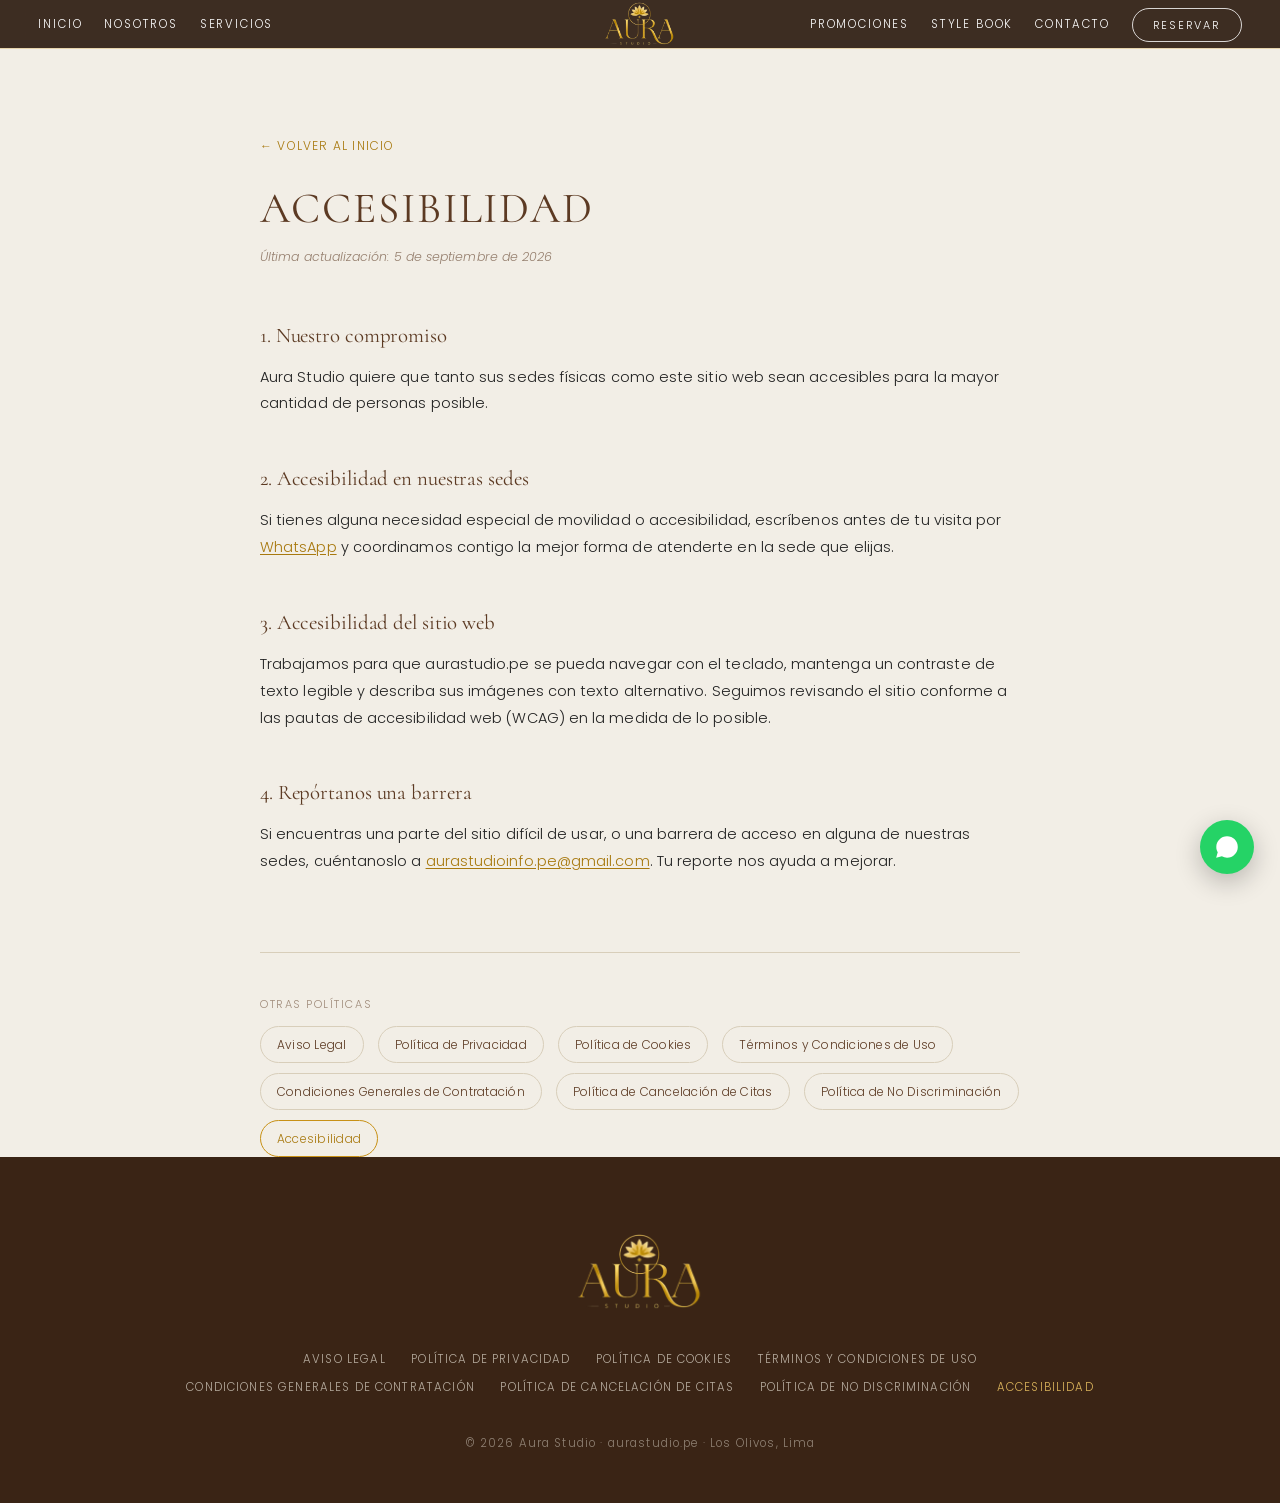
==== commit e6e8b087: "Cambiar la tipografía de títulos y hero a Cormorant + Alex Brush Libre Baskerville en negrita apreta" ====
--- a/accesibilidad.html
+++ b/accesibilidad.html
@@ -7,7 +7,7 @@
 <meta name="description" content="El compromiso de Aura Studio con la accesibilidad física y digital, y cómo reportarnos una barrera.">
 <link rel="preconnect" href="https://fonts.googleapis.com">
 <link rel="preconnect" href="https://fonts.gstatic.com" crossorigin>
-<link href="https://fonts.googleapis.com/css2?family=Libre+Baskerville:ital,wght@0,400;0,700;1,400&family=Poppins:wght@200;300;400;500&display=swap" rel="stylesheet">
+<link href="https://fonts.googleapis.com/css2?family=Cormorant:wght@300;400;500;600&family=Alex+Brush&family=Poppins:wght@200;300;400;500&display=swap" rel="stylesheet">
 <link rel="stylesheet" href="assets/css/style.css">
 <link rel="stylesheet" href="assets/css/legal.css">
 </head>
--- a/assets/css/style.css
+++ b/assets/css/style.css
@@ -18,7 +18,8 @@
   --ink:#222222;
   --white:#ffffff;
 
-  --serif:'Libre Baskerville', 'Times New Roman', Georgia, serif;
+  --serif:'Cormorant', 'Times New Roman', Georgia, serif;
+  --script:'Alex Brush', 'Brush Script MT', cursive;
   --sans:'Poppins', -apple-system, BlinkMacSystemFont, 'Segoe UI', Roboto, sans-serif;
 
   --shell:min(1320px, 92vw);
@@ -57,6 +58,23 @@
 /* ---------- Tipografía display ---------- */
 .display{font-family:var(--serif);font-weight:400;text-transform:uppercase;}
 
+/* Acento en script: la palabra que remata un titular de marca, al estilo
+   "ESTRATEGIA Digital" — versalitas serif + una palabra suelta en caligrafía.
+   Se usa con moderación, solo en los 4 titulares que son declaración de
+   marca (hero, «La belleza…», «Cada detalle…», «Vive tu experiencia Aura»),
+   nunca en títulos funcionales (Contáctanos, nombres de servicio, etc.). */
+.script{
+  font-family:var(--script);
+  text-transform:none;
+  font-weight:400;
+  letter-spacing:0;
+  font-size:1.3em;
+  line-height:1;
+  display:inline-block;
+  color:var(--gold-soft);
+}
+.radius-heading .script,.home-scroll-h2 .script,.home-text-h2 .script{color:var(--gold-deep);}
+
 /* ---------- Botones ---------- */
 .btn{
   display:inline-block;
@@ -165,7 +183,7 @@
 .hero-heading h1{
   font-family:var(--serif);color:var(--white);text-transform:uppercase;
   font-size:clamp(2.05rem,5.4vw,4.5rem);
-  line-height:1.1;letter-spacing:-.012em;
+  line-height:1.1;letter-spacing:.045em;
   text-shadow:0 2px 30px rgba(0,0,0,.35);
 }
 .hero-heading .t-desk{display:block;}
@@ -195,7 +213,7 @@
 .radius-heading{margin-top:clamp(12px,1.6vw,22px);}
 .radius-heading h2{
   font-family:var(--serif);color:var(--brown);text-transform:uppercase;
-  font-size:clamp(1.75rem,4.2vw,3.4rem);line-height:1.12;letter-spacing:-.01em;
+  font-size:clamp(1.75rem,4.2vw,3.4rem);line-height:1.12;letter-spacing:.045em;
 }
 
 .radius-img-container{
@@ -231,7 +249,7 @@
 .section-head{width:var(--shell);margin:0 auto clamp(38px,5vw,64px);}
 .home-carousel-h2 h2{
   font-family:var(--serif);color:var(--brown);text-transform:uppercase;
-  font-size:clamp(1.65rem,3.9vw,3.15rem);line-height:1.14;letter-spacing:-.012em;
+  font-size:clamp(1.65rem,3.9vw,3.15rem);line-height:1.14;letter-spacing:.045em;
 }
 .home-carousel-h3{margin-top:14px;}
 .home-carousel-h3 h3{
@@ -255,7 +273,7 @@
 .carousel-heading{position:relative;z-index:2;text-align:left;}
 .carousel-heading h2{
   font-family:var(--serif);color:var(--white);text-transform:uppercase;
-  font-size:clamp(1.35rem,2.4vw,2.3rem);line-height:1.08;letter-spacing:-.015em;
+  font-size:clamp(1.35rem,2.4vw,2.3rem);line-height:1.08;letter-spacing:.035em;
 }
 .carousel-nav{display:flex;justify-content:center;gap:14px;margin-top:clamp(24px,3vw,38px);}
 .carousel-nav button{
@@ -276,7 +294,7 @@
 }
 .promos-h2 h2{
   font-family:var(--serif);color:var(--brown);text-transform:uppercase;
-  font-size:clamp(1.7rem,4vw,3.2rem);line-height:1.13;letter-spacing:-.012em;
+  font-size:clamp(1.7rem,4vw,3.2rem);line-height:1.13;letter-spacing:.045em;
 }
 .promos-intro{margin-top:18px;}
 .promos-intro p{
@@ -318,7 +336,7 @@
 }
 .promo-body h3{
   font-family:var(--serif);color:var(--brown);text-transform:uppercase;
-  font-size:clamp(1.05rem,1.5vw,1.3rem);line-height:1.2;letter-spacing:-.005em;
+  font-size:clamp(1.05rem,1.5vw,1.3rem);line-height:1.2;letter-spacing:.035em;
 }
 .promo-body p{
   color:var(--ink);font-size:14px;line-height:1.75;font-weight:300;
@@ -342,7 +360,7 @@
 }
 .vales-copy h3{
   font-family:var(--serif);color:var(--brown);text-transform:uppercase;
-  font-size:clamp(1.15rem,1.9vw,1.6rem);line-height:1.2;
+  font-size:clamp(1.15rem,1.9vw,1.6rem);line-height:1.2;letter-spacing:.035em;
 }
 .vales-copy p{color:var(--ink);font-size:14.5px;line-height:1.75;font-weight:300;}
 
@@ -381,7 +399,7 @@
 .scroll-copy{position:relative;z-index:3;text-align:center;max-width:min(700px,88vw);padding:0 20px;}
 .home-scroll-h2 h2{
   font-family:var(--serif);color:var(--brown);text-transform:uppercase;
-  font-size:clamp(1.8rem,4.3vw,3.4rem);line-height:1.12;letter-spacing:-.012em;
+  font-size:clamp(1.8rem,4.3vw,3.4rem);line-height:1.12;letter-spacing:.045em;
 }
 .home-scroll-p{margin-top:18px;}
 .home-scroll-p p{color:var(--brown);font-size:clamp(14px,1.1vw,15.5px);line-height:1.8;}
@@ -409,7 +427,7 @@
 }
 .home-text-h2 h2{
   font-family:var(--serif);color:var(--brown);text-transform:uppercase;
-  font-size:clamp(1.7rem,4vw,3.2rem);line-height:1.13;letter-spacing:-.012em;
+  font-size:clamp(1.7rem,4vw,3.2rem);line-height:1.13;letter-spacing:.045em;
 }
 .home-text-p{margin-top:20px;}
 .home-text-p p{color:var(--brown);font-size:clamp(14px,1.1vw,15.5px);line-height:1.8;}
@@ -425,7 +443,7 @@
 }
 .gallery-h2 h2{
   font-family:var(--serif);color:var(--brown);text-transform:uppercase;
-  font-size:clamp(1.7rem,4vw,3.2rem);line-height:1.13;letter-spacing:-.012em;
+  font-size:clamp(1.7rem,4vw,3.2rem);line-height:1.13;letter-spacing:.045em;
 }
 .gallery-grid{
   width:var(--shell);margin:clamp(38px,5vw,60px) auto 0;
@@ -461,7 +479,7 @@
 .testimonial-h2{position:relative;z-index:3;text-align:center;padding:0 20px;}
 .testimonial-h2 h2{
   font-family:var(--serif);color:var(--brown);text-transform:uppercase;
-  font-size:clamp(1.8rem,4.3vw,3.4rem);line-height:1.12;letter-spacing:-.012em;
+  font-size:clamp(1.8rem,4.3vw,3.4rem);line-height:1.12;letter-spacing:.045em;
 }
 .testimonial-wrapper{
   position:absolute;top:0;left:var(--x);
@@ -611,7 +629,7 @@
 /* ==========================================================================
    MODAL DE RESERVA
    Misma estructura e interacción que la referencia, con la piel de Aura:
-   arcos, dorado de marca, Libre Baskerville para títulos y Poppins para texto.
+   arcos, dorado de marca, Cormorant para títulos y Poppins para texto.
    ========================================================================== */
 .modal{
   position:fixed;inset:0;z-index:950;
@@ -670,7 +688,7 @@
 /* títulos dentro del modal */
 .bk-h{
   font-family:var(--serif);color:var(--brown);text-transform:uppercase;
-  font-size:clamp(1.35rem,2.8vw,2.1rem);line-height:1.14;letter-spacing:-.012em;
+  font-size:clamp(1.35rem,2.8vw,2.1rem);line-height:1.14;letter-spacing:.035em;
   margin-bottom:6px;
 }
 .bk-sub{color:rgba(92,58,35,.72);font-size:14px;line-height:1.65;}
--- a/assets/css/legal.css
+++ b/assets/css/legal.css
@@ -24,7 +24,7 @@
 .legal-back:hover{color:var(--gold);}
 .legal-hero h1{
   font-family:var(--serif);color:var(--brown);text-transform:uppercase;
-  font-size:clamp(1.7rem,4vw,2.7rem);line-height:1.15;letter-spacing:-.012em;
+  font-size:clamp(1.7rem,4vw,2.7rem);line-height:1.15;letter-spacing:.045em;
 }
 .legal-updated{
   margin-top:12px;font-size:12.5px;color:rgba(92,58,35,.62);
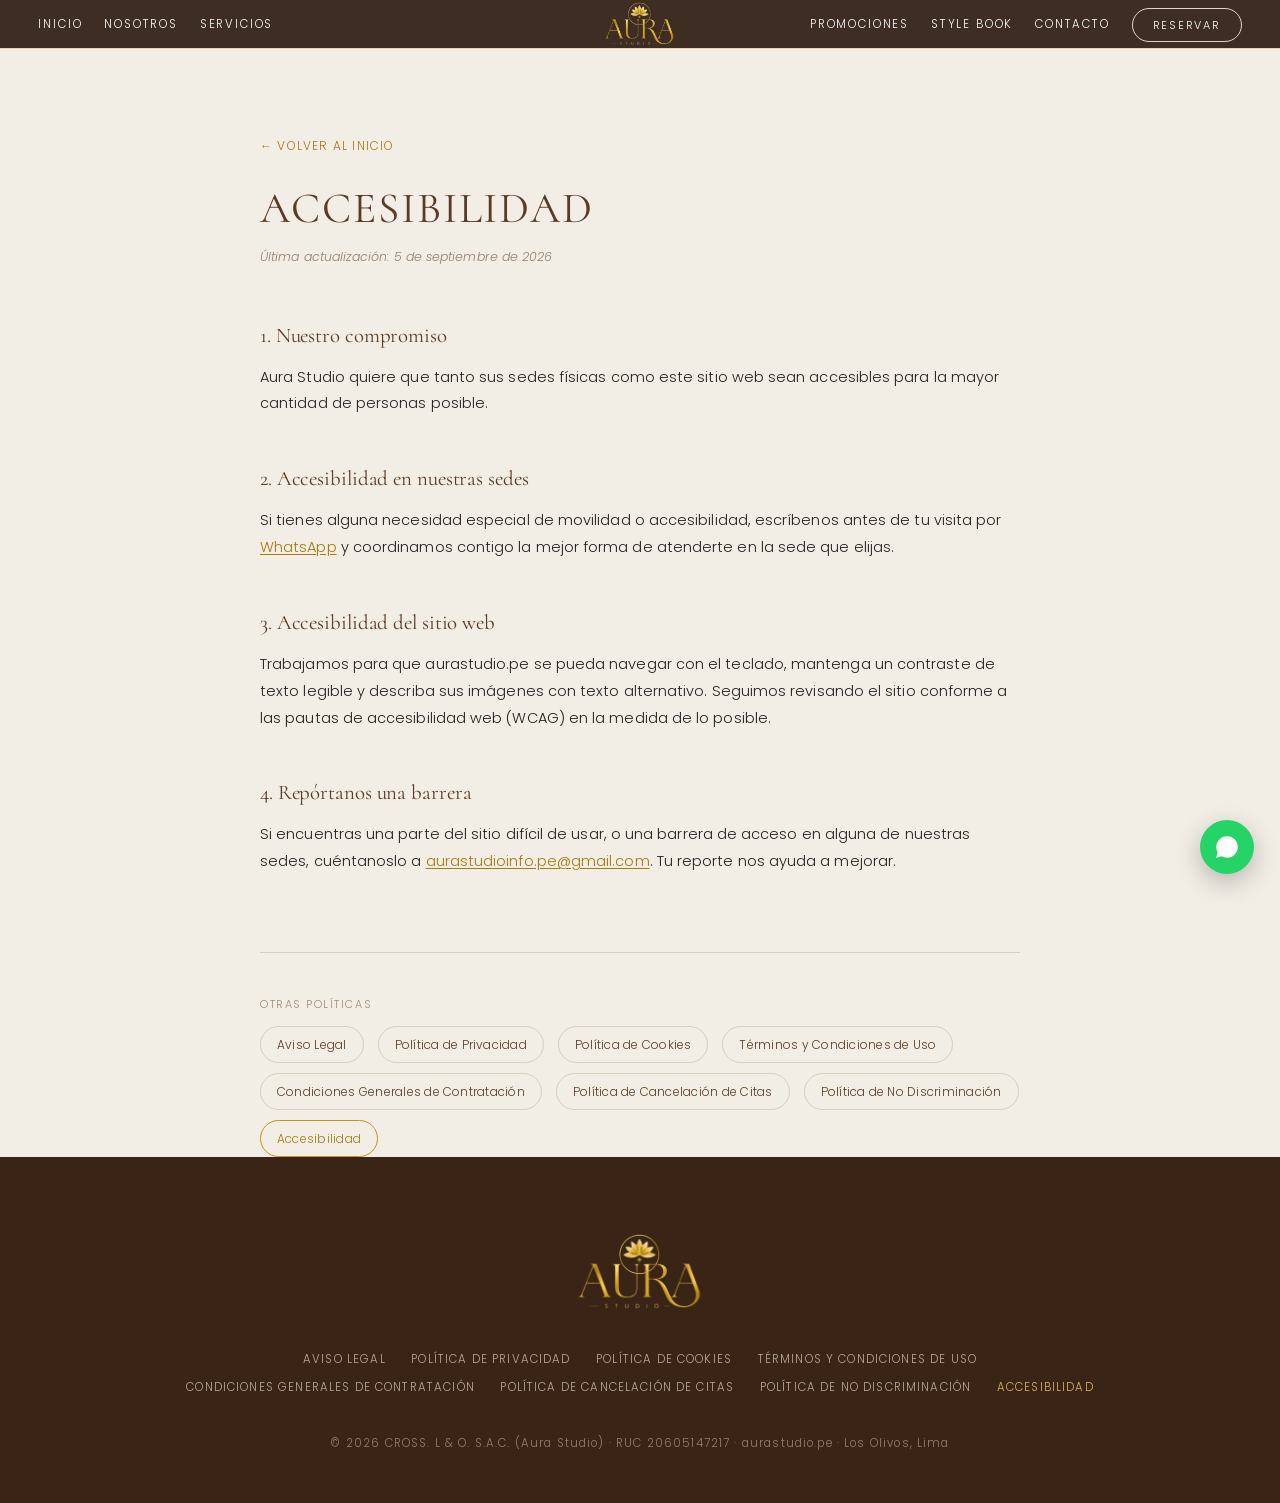
==== commit 968247cb: "Agregar razón social y RUC al aviso legal y al pie de página Meta rechazó la verificación de negocio" ====
--- a/accesibilidad.html
+++ b/accesibilidad.html
@@ -16,20 +16,20 @@
 <header class="site-header scrolled" id="site-header">
   <div class="header-inner">
     <nav class="nav nav-left">
-      <a href="index.html#inicio">Inicio</a>
-      <a href="index.html#nosotros">Nosotros</a>
-      <a href="index.html#servicios">Servicios</a>
+      <a href="/#inicio">Inicio</a>
+      <a href="/#nosotros">Nosotros</a>
+      <a href="/#servicios">Servicios</a>
     </nav>
 
-    <a class="brand" href="index.html" aria-label="Aura Studio">
+    <a class="brand" href="/" aria-label="Aura Studio">
       <img src="assets/img/logo.webp" alt="Aura Studio">
     </a>
 
     <nav class="nav nav-right">
-      <a href="index.html#promociones">Promociones</a>
-      <a href="index.html#stylebook">Style Book</a>
-      <a href="index.html#contacto">Contacto</a>
-      <span class="header-cta"><a href="index.html#reservar">Reservar</a></span>
+      <a href="/#promociones">Promociones</a>
+      <a href="/#stylebook">Style Book</a>
+      <a href="/#contacto">Contacto</a>
+      <span class="header-cta"><a href="/#reservar">Reservar</a></span>
     </nav>
 
     <button class="burger" id="burger" aria-label="Menú" aria-expanded="false">
@@ -38,19 +38,19 @@
   </div>
 
   <div class="mobile-menu" id="mobile-menu">
-    <a href="index.html#inicio">Inicio</a>
-    <a href="index.html#nosotros">Nosotros</a>
-    <a href="index.html#servicios">Servicios</a>
-    <a href="index.html#promociones">Promociones</a>
-    <a href="index.html#stylebook">Style Book</a>
-    <a href="index.html#contacto">Contacto</a>
-    <span class="header-cta"><a href="index.html#reservar">Reservar Cita</a></span>
+    <a href="/#inicio">Inicio</a>
+    <a href="/#nosotros">Nosotros</a>
+    <a href="/#servicios">Servicios</a>
+    <a href="/#promociones">Promociones</a>
+    <a href="/#stylebook">Style Book</a>
+    <a href="/#contacto">Contacto</a>
+    <span class="header-cta"><a href="/#reservar">Reservar Cita</a></span>
   </div>
 </header>
 
 <main class="legal-page">
   <div class="legal-hero">
-    <a class="legal-back" href="index.html">&larr; Volver al inicio</a>
+    <a class="legal-back" href="/">&larr; Volver al inicio</a>
     <h1>Accesibilidad</h1>
     <p class="legal-updated">Última actualización: 5 de septiembre de 2026</p>
   </div>
@@ -91,30 +91,30 @@
 
   <nav class="legal-crosslinks" aria-label="Otras políticas">
     <span class="legal-crosslinks-label">Otras políticas</span>
-    <a href="aviso-legal.html">Aviso Legal</a>
-    <a href="privacidad.html">Política de Privacidad</a>
-    <a href="cookies.html">Política de Cookies</a>
-    <a href="terminos.html">Términos y Condiciones de Uso</a>
-    <a href="contratacion.html">Condiciones Generales de Contratación</a>
-    <a href="cancelacion.html">Política de Cancelación de Citas</a>
-    <a href="no-discriminacion.html">Política de No Discriminación</a>
-    <a href="accesibilidad.html" aria-current="page">Accesibilidad</a>
+    <a href="/aviso-legal">Aviso Legal</a>
+    <a href="/privacidad">Política de Privacidad</a>
+    <a href="/cookies">Política de Cookies</a>
+    <a href="/terminos">Términos y Condiciones de Uso</a>
+    <a href="/contratacion">Condiciones Generales de Contratación</a>
+    <a href="/cancelacion">Política de Cancelación de Citas</a>
+    <a href="/no-discriminacion">Política de No Discriminación</a>
+    <a href="/accesibilidad" aria-current="page">Accesibilidad</a>
   </nav>
 </main>
 
 <footer class="site-footer">
   <img class="footer-logo" src="assets/img/logo.webp" alt="Aura Studio">
   <nav class="footer-legal">
-    <a href="aviso-legal.html">Aviso Legal</a>
-    <a href="privacidad.html">Política de Privacidad</a>
-    <a href="cookies.html">Política de Cookies</a>
-    <a href="terminos.html">Términos y Condiciones de Uso</a>
-    <a href="contratacion.html">Condiciones Generales de Contratación</a>
-    <a href="cancelacion.html">Política de Cancelación de Citas</a>
-    <a href="no-discriminacion.html">Política de No Discriminación</a>
-    <a href="accesibilidad.html" aria-current="page">Accesibilidad</a>
+    <a href="/aviso-legal">Aviso Legal</a>
+    <a href="/privacidad">Política de Privacidad</a>
+    <a href="/cookies">Política de Cookies</a>
+    <a href="/terminos">Términos y Condiciones de Uso</a>
+    <a href="/contratacion">Condiciones Generales de Contratación</a>
+    <a href="/cancelacion">Política de Cancelación de Citas</a>
+    <a href="/no-discriminacion">Política de No Discriminación</a>
+    <a href="/accesibilidad" aria-current="page">Accesibilidad</a>
   </nav>
-  <p class="copy">© <span id="year"></span> Aura Studio · aurastudio.pe · Los Olivos, Lima</p>
+  <p class="copy">© <span id="year"></span> CROSS. L &amp; O. S.A.C. (Aura Studio) · RUC 20605147217 · aurastudio.pe · Los Olivos, Lima</p>
 </footer>
 
 <a class="wa-float" href="https://wa.me/51934641018?text=Hola%2C%20vengo%20de%20la%20web%20y%20quisiera%20saber%20m%C3%A1s" target="_blank" rel="noopener" aria-label="Escríbenos por WhatsApp">
--- a/assets/css/style.css
+++ b/assets/css/style.css
@@ -56,7 +56,10 @@
 .line{display:block;}
 
 /* ---------- Tipografía display ---------- */
-.display{font-family:var(--serif);font-weight:400;text-transform:uppercase;}
+/* Los títulos van en caja normal (primera mayúscula, resto minúscula). Las
+   versalitas se conservan solo en interfaz: navegación, botones, etiquetas y
+   los nombres de las clientas en los testimonios. */
+.display{font-family:var(--serif);font-weight:400;}
 
 /* Acento en script: la palabra que remata un titular de marca, al estilo
    "ESTRATEGIA Digital" — versalitas serif + una palabra suelta en caligrafía.
@@ -181,7 +184,7 @@
   position:relative;z-index:3;width:var(--shell);margin-inline:auto;text-align:center;
 }
 .hero-heading h1{
-  font-family:var(--serif);color:var(--white);text-transform:uppercase;
+  font-family:var(--serif);color:var(--white);
   font-size:clamp(2.05rem,5.4vw,4.5rem);
   line-height:1.1;letter-spacing:.045em;
   text-shadow:0 2px 30px rgba(0,0,0,.35);
@@ -212,7 +215,7 @@
 }
 .radius-heading{margin-top:clamp(12px,1.6vw,22px);}
 .radius-heading h2{
-  font-family:var(--serif);color:var(--brown);text-transform:uppercase;
+  font-family:var(--serif);color:var(--brown);
   font-size:clamp(1.75rem,4.2vw,3.4rem);line-height:1.12;letter-spacing:.045em;
 }
 
@@ -248,7 +251,7 @@
 }
 .section-head{width:var(--shell);margin:0 auto clamp(38px,5vw,64px);}
 .home-carousel-h2 h2{
-  font-family:var(--serif);color:var(--brown);text-transform:uppercase;
+  font-family:var(--serif);color:var(--brown);
   font-size:clamp(1.65rem,3.9vw,3.15rem);line-height:1.14;letter-spacing:.045em;
 }
 .home-carousel-h3{margin-top:14px;}
@@ -272,7 +275,7 @@
 }
 .carousel-heading{position:relative;z-index:2;text-align:left;}
 .carousel-heading h2{
-  font-family:var(--serif);color:var(--white);text-transform:uppercase;
+  font-family:var(--serif);color:var(--white);
   font-size:clamp(1.35rem,2.4vw,2.3rem);line-height:1.08;letter-spacing:.035em;
 }
 .carousel-nav{display:flex;justify-content:center;gap:14px;margin-top:clamp(24px,3vw,38px);}
@@ -293,7 +296,7 @@
   text-align:center;
 }
 .promos-h2 h2{
-  font-family:var(--serif);color:var(--brown);text-transform:uppercase;
+  font-family:var(--serif);color:var(--brown);
   font-size:clamp(1.7rem,4vw,3.2rem);line-height:1.13;letter-spacing:.045em;
 }
 .promos-intro{margin-top:18px;}
@@ -335,7 +338,7 @@
   color:var(--gold-deep);font-weight:400;line-height:1.5;
 }
 .promo-body h3{
-  font-family:var(--serif);color:var(--brown);text-transform:uppercase;
+  font-family:var(--serif);color:var(--brown);
   font-size:clamp(1.05rem,1.5vw,1.3rem);line-height:1.2;letter-spacing:.035em;
 }
 .promo-body p{
@@ -359,7 +362,7 @@
   padding:clamp(26px,3.4vw,48px);
 }
 .vales-copy h3{
-  font-family:var(--serif);color:var(--brown);text-transform:uppercase;
+  font-family:var(--serif);color:var(--brown);
   font-size:clamp(1.15rem,1.9vw,1.6rem);line-height:1.2;letter-spacing:.035em;
 }
 .vales-copy p{color:var(--ink);font-size:14.5px;line-height:1.75;font-weight:300;}
@@ -398,7 +401,7 @@
 }
 .scroll-copy{position:relative;z-index:3;text-align:center;max-width:min(700px,88vw);padding:0 20px;}
 .home-scroll-h2 h2{
-  font-family:var(--serif);color:var(--brown);text-transform:uppercase;
+  font-family:var(--serif);color:var(--brown);
   font-size:clamp(1.8rem,4.3vw,3.4rem);line-height:1.12;letter-spacing:.045em;
 }
 .home-scroll-p{margin-top:18px;}
@@ -426,7 +429,7 @@
   background:var(--gold);transform:rotate(45deg);
 }
 .home-text-h2 h2{
-  font-family:var(--serif);color:var(--brown);text-transform:uppercase;
+  font-family:var(--serif);color:var(--brown);
   font-size:clamp(1.7rem,4vw,3.2rem);line-height:1.13;letter-spacing:.045em;
 }
 .home-text-p{margin-top:20px;}
@@ -442,7 +445,7 @@
   text-align:center;
 }
 .gallery-h2 h2{
-  font-family:var(--serif);color:var(--brown);text-transform:uppercase;
+  font-family:var(--serif);color:var(--brown);
   font-size:clamp(1.7rem,4vw,3.2rem);line-height:1.13;letter-spacing:.045em;
 }
 .gallery-grid{
@@ -459,7 +462,7 @@
 
 .gallery-container{margin-top:clamp(38px,5vw,58px);}
 .gallery-sm h2{
-  font-family:var(--serif);color:var(--gold-deep);text-transform:uppercase;
+  font-family:var(--serif);color:var(--gold-deep);
   font-size:clamp(1.1rem,2.1vw,1.8rem);letter-spacing:.04em;
 }
 .gallery-button{margin-top:22px;}
@@ -478,7 +481,7 @@
 }
 .testimonial-h2{position:relative;z-index:3;text-align:center;padding:0 20px;}
 .testimonial-h2 h2{
-  font-family:var(--serif);color:var(--brown);text-transform:uppercase;
+  font-family:var(--serif);color:var(--brown);
   font-size:clamp(1.8rem,4.3vw,3.4rem);line-height:1.12;letter-spacing:.045em;
 }
 .testimonial-wrapper{
@@ -514,7 +517,7 @@
   text-align:left;
 }
 .contact-col h4{
-  font-family:var(--serif);color:var(--gold-deep);text-transform:uppercase;
+  font-family:var(--serif);color:var(--gold-deep);
   font-size:12px;letter-spacing:.16em;margin-bottom:8px;
 }
 .contact-col h4:not(:first-child){margin-top:26px;}
@@ -687,7 +690,7 @@
 
 /* títulos dentro del modal */
 .bk-h{
-  font-family:var(--serif);color:var(--brown);text-transform:uppercase;
+  font-family:var(--serif);color:var(--brown);
   font-size:clamp(1.35rem,2.8vw,2.1rem);line-height:1.14;letter-spacing:.035em;
   margin-bottom:6px;
 }
@@ -799,8 +802,9 @@
 .ok-box{text-align:center;display:flex;flex-direction:column;align-items:center;gap:14px;padding:26px 0;}
 .ok-box .tick{
   width:66px;height:66px;border:1px solid var(--gold);border-radius:50%;
-  display:grid;place-items:center;font-size:28px;color:var(--gold-deep);
-}
+  display:grid;place-items:center;color:var(--gold-deep);
+}
+.ok-box .tick svg{width:30px;height:30px;}
 .bk-actions{display:flex;gap:10px;flex-wrap:wrap;justify-content:center;margin-top:6px;}
 
 #bkSummary{font-size:12.5px;color:rgba(92,58,35,.72);text-align:center;}
@@ -814,3 +818,39 @@
   .days .day{width:66px;}
   #bkSummary{display:none;}
 }
+
+/* ---------- Paso 1: sede ---------- */
+.sede-grid{display:grid;gap:12px;margin-top:22px;}
+.sede-card{
+  display:flex;flex-direction:column;gap:5px;text-align:left;width:100%;
+  padding:16px 18px;border:1px solid rgba(200,145,22,.28);border-radius:16px;
+  background:#fff;cursor:pointer;transition:border-color .3s var(--ease),background .3s var(--ease);
+}
+.sede-card:hover{border-color:var(--gold);}
+.sede-card.on{border-color:var(--gold);background:rgba(200,145,22,.08);}
+.sede-nombre{font-family:var(--serif);font-size:17px;color:var(--brown);}
+.sede-dir{font-size:12.5px;color:rgba(92,58,35,.68);line-height:1.45;}
+
+/* ---------- Paso 3: profesional ---------- */
+.prof-grid{
+  display:grid;gap:12px;margin-top:22px;
+  grid-template-columns:repeat(auto-fill,minmax(140px,1fr));
+}
+.prof-card{
+  display:flex;flex-direction:column;align-items:center;gap:7px;
+  padding:18px 12px 15px;border:1px solid rgba(200,145,22,.28);border-radius:16px;
+  background:#fff;cursor:pointer;text-align:center;
+  transition:border-color .3s var(--ease),background .3s var(--ease);
+}
+.prof-card:hover{border-color:var(--gold);}
+.prof-card.on{border-color:var(--gold);background:rgba(200,145,22,.08);}
+.prof-foto{
+  width:62px;height:62px;border-radius:50%;overflow:hidden;flex:none;
+  display:grid;place-items:center;background:rgba(200,145,22,.12);
+  border:1px solid rgba(200,145,22,.3);
+}
+.prof-foto img{width:100%;height:100%;object-fit:cover;display:block;}
+.prof-ini{font-family:var(--serif);font-size:20px;color:var(--gold-deep);letter-spacing:.02em;}
+.prof-any{font-size:22px;color:var(--gold-deep);}
+.prof-nombre{font-family:var(--serif);font-size:14.5px;color:var(--brown);line-height:1.25;}
+.prof-rol{font-size:11.5px;color:rgba(92,58,35,.6);}
